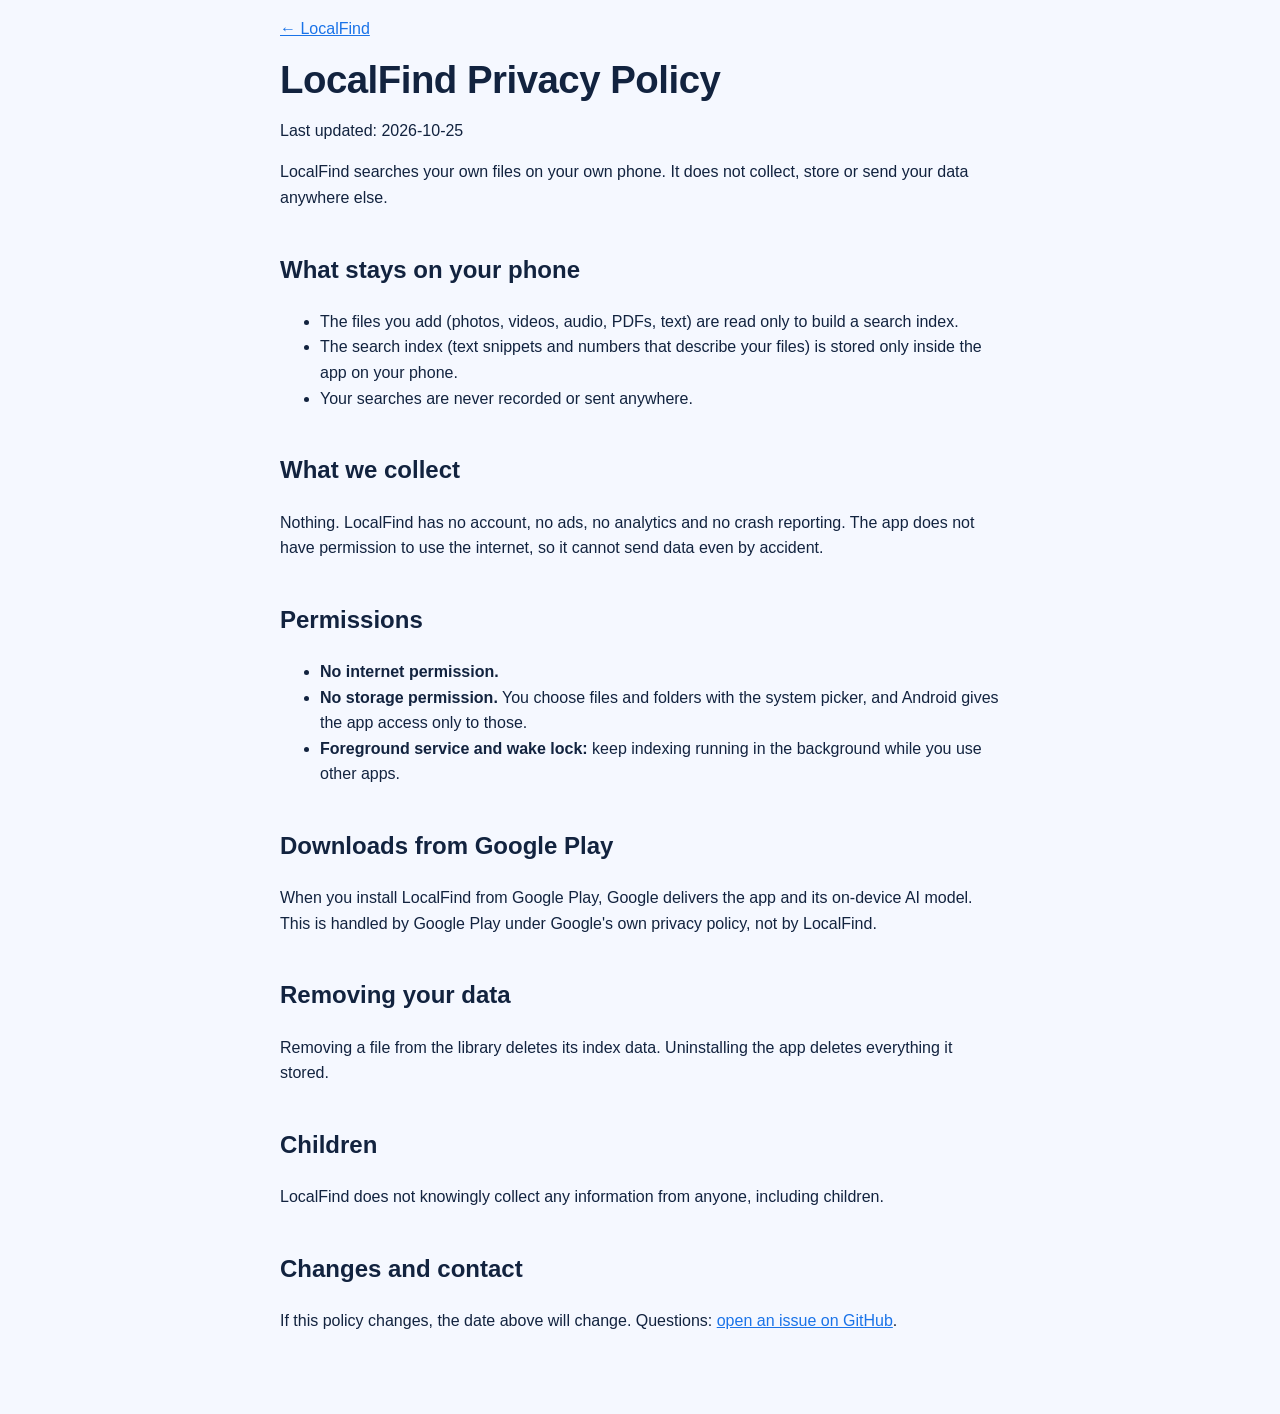
==== docs/privacy.html @ 948bf4eb "feat: update README and TODO for open source release; add privacy policy and index HTML for GitHub P" ====
<!doctype html>
<html lang="en">
<head>
  <meta charset="utf-8">
  <meta name="viewport" content="width=device-width, initial-scale=1">
  <title>LocalFind Privacy Policy</title>
  <meta name="description" content="LocalFind collects nothing and sends nothing. Everything stays on your phone.">
  <link rel="icon" href="art/play-store-icon-512.png">
  <link rel="stylesheet" href="style.css">
</head>
<body>
  <main>
    <p><a href="./">&larr; LocalFind</a></p>
    <h1>LocalFind Privacy Policy</h1>
    <p>Last updated: 2026-10-25</p>

    <p>LocalFind searches your own files on your own phone. It does not collect, store or send your data anywhere else.</p>

    <h2>What stays on your phone</h2>
    <ul>
      <li>The files you add (photos, videos, audio, PDFs, text) are read only to build a search index.</li>
      <li>The search index (text snippets and numbers that describe your files) is stored only inside the app on your phone.</li>
      <li>Your searches are never recorded or sent anywhere.</li>
    </ul>

    <h2>What we collect</h2>
    <p>Nothing. LocalFind has no account, no ads, no analytics and no crash reporting. The app does not have permission to use the internet, so it cannot send data even by accident.</p>

    <h2>Permissions</h2>
    <ul>
      <li><strong>No internet permission.</strong></li>
      <li><strong>No storage permission.</strong> You choose files and folders with the system picker, and Android gives the app access only to those.</li>
      <li><strong>Foreground service and wake lock:</strong> keep indexing running in the background while you use other apps.</li>
    </ul>

    <h2>Downloads from Google Play</h2>
    <p>When you install LocalFind from Google Play, Google delivers the app and its on-device AI model. This is handled by Google Play under Google's own privacy policy, not by LocalFind.</p>

    <h2>Removing your data</h2>
    <p>Removing a file from the library deletes its index data. Uninstalling the app deletes everything it stored.</p>

    <h2>Children</h2>
    <p>LocalFind does not knowingly collect any information from anyone, including children.</p>

    <h2>Changes and contact</h2>
    <p>If this policy changes, the date above will change. Questions: <a href="https://github.com/bjdavey/localfind/issues">open an issue on GitHub</a>.</p>
  </main>
</body>
</html>
---- docs/style.css ----
/* Shared styles for the GitHub Pages site (index.html, privacy.html). No JavaScript, no external requests. */
:root { --bg: #f5f8ff; --text: #12233f; --muted: #3b4a63; --blue: #1a73e8; --card: #ffffff; }
@media (prefers-color-scheme: dark) {
  :root { --bg: #0e1626; --text: #e8eefc; --muted: #a9b6d0; --blue: #7ab0ff; --card: #17233a; }
}
* { box-sizing: border-box; }
body { margin: 0; background: var(--bg); color: var(--text); line-height: 1.6;
       font-family: "Segoe UI", Roboto, Arial, sans-serif; }
main { max-width: 760px; margin: 0 auto; padding: 0 20px 64px; }
a { color: var(--blue); }
header.hero { text-align: center; padding: 56px 20px 24px; }
header.hero img.icon { width: 96px; height: 96px; border-radius: 22px; }
h1 { font-size: 2.4rem; line-height: 1.15; margin: 12px 0; letter-spacing: -0.5px; }
h2 { margin-top: 40px; }
.tagline { font-size: 1.3rem; color: var(--muted); margin: 0 auto 20px; max-width: 560px; }
.badge { display: inline-block; padding: 6px 16px; border-radius: 999px; background: #1a73e8;
         color: #fff; font-weight: 600; }
.shots { display: flex; gap: 16px; overflow-x: auto; padding: 8px 0 16px; }
.shots img { height: 460px; width: auto; border-radius: 16px; flex: none; }
ul.features { padding-left: 20px; }
ul.features li { margin: 8px 0; }
.card { background: var(--card); border-radius: 16px; padding: 4px 24px 12px; }
footer { text-align: center; color: var(--muted); font-size: .9rem; padding: 24px 20px 48px; }
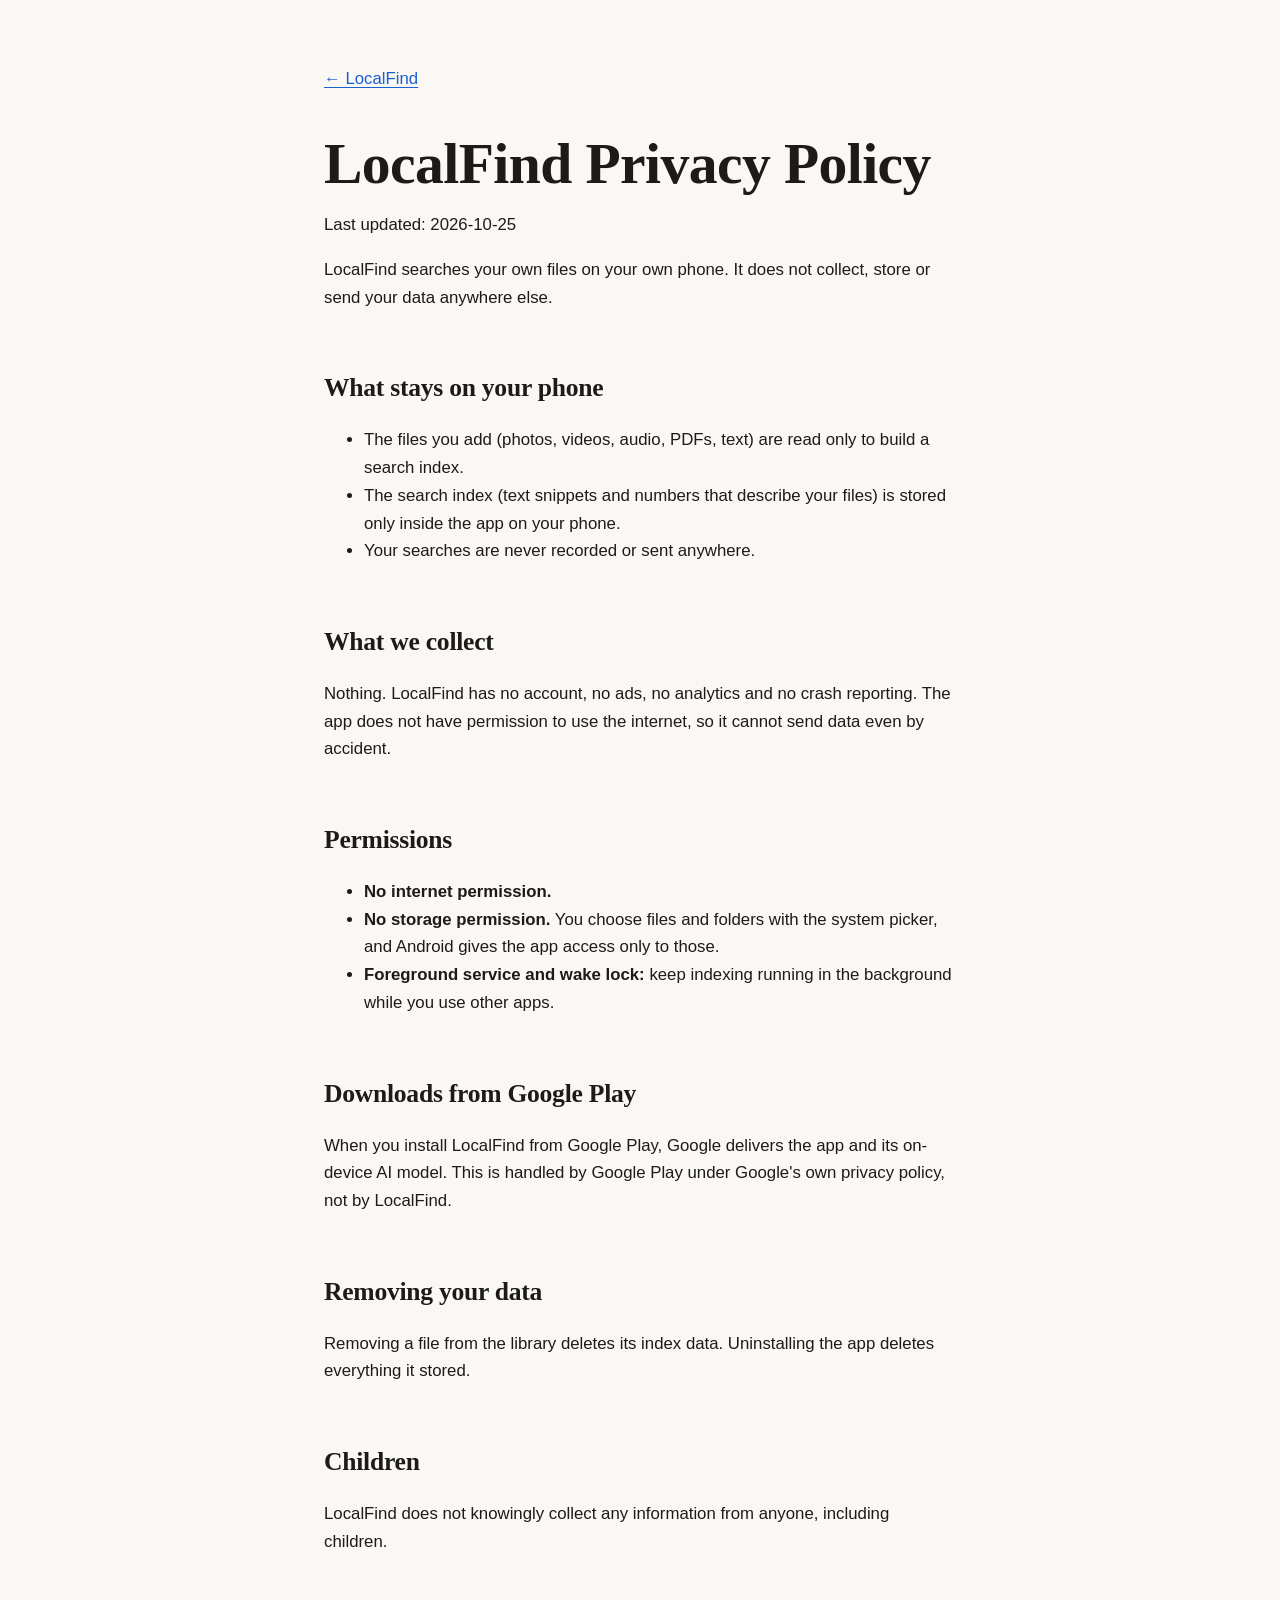
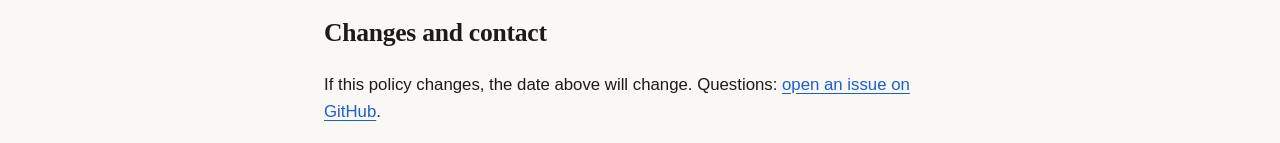
==== commit fb440fb0: "feat: update TODO and landing page" ====
--- a/docs/privacy.html
+++ b/docs/privacy.html
@@ -9,7 +9,7 @@
   <link rel="stylesheet" href="style.css">
 </head>
 <body>
-  <main>
+  <main class="text">
     <p><a href="./">&larr; LocalFind</a></p>
     <h1>LocalFind Privacy Policy</h1>
     <p>Last updated: 2026-10-25</p>
--- a/docs/style.css
+++ b/docs/style.css
@@ -1,23 +1,53 @@
-/* Shared styles for the GitHub Pages site (index.html, privacy.html). No JavaScript, no external requests. */
-:root { --bg: #f5f8ff; --text: #12233f; --muted: #3b4a63; --blue: #1a73e8; --card: #ffffff; }
+/* Shared styles for the GitHub Pages site (index.html, privacy.html).
+   Deliberately plain: warm paper background, ink text, one accent colour, hairline rules.
+   No JavaScript, no external requests, no web fonts. */
+:root { --bg: #faf8f4; --text: #1c1b19; --muted: #5d5b55; --accent: #1a5fd0; --rule: #d9d5cb; }
 @media (prefers-color-scheme: dark) {
-  :root { --bg: #0e1626; --text: #e8eefc; --muted: #a9b6d0; --blue: #7ab0ff; --card: #17233a; }
+  :root { --bg: #161513; --text: #ece9e1; --muted: #a29f95; --accent: #7fa8f0; --rule: #36342f; }
 }
 * { box-sizing: border-box; }
-body { margin: 0; background: var(--bg); color: var(--text); line-height: 1.6;
-       font-family: "Segoe UI", Roboto, Arial, sans-serif; }
-main { max-width: 760px; margin: 0 auto; padding: 0 20px 64px; }
-a { color: var(--blue); }
-header.hero { text-align: center; padding: 56px 20px 24px; }
-header.hero img.icon { width: 96px; height: 96px; border-radius: 22px; }
-h1 { font-size: 2.4rem; line-height: 1.15; margin: 12px 0; letter-spacing: -0.5px; }
-h2 { margin-top: 40px; }
-.tagline { font-size: 1.3rem; color: var(--muted); margin: 0 auto 20px; max-width: 560px; }
-.badge { display: inline-block; padding: 6px 16px; border-radius: 999px; background: #1a73e8;
-         color: #fff; font-weight: 600; }
-.shots { display: flex; gap: 16px; overflow-x: auto; padding: 8px 0 16px; }
-.shots img { height: 460px; width: auto; border-radius: 16px; flex: none; }
-ul.features { padding-left: 20px; }
-ul.features li { margin: 8px 0; }
-.card { background: var(--card); border-radius: 16px; padding: 4px 24px 12px; }
-footer { text-align: center; color: var(--muted); font-size: .9rem; padding: 24px 20px 48px; }
+body { margin: 0; background: var(--bg); color: var(--text); line-height: 1.65; font-size: 1.05rem;
+       font-family: -apple-system, "Segoe UI", Roboto, Helvetica, Arial, sans-serif; }
+main, header.hero { max-width: 880px; margin: 0 auto; padding: 0 24px; }
+a { color: var(--accent); text-underline-offset: 3px; }
+h1, h2, h3 { font-family: Georgia, "Times New Roman", serif; font-weight: 600; letter-spacing: -0.01em; }
+
+/* Hero: left-aligned, text first. */
+header.hero { padding-top: 64px; padding-bottom: 8px; }
+.brand { display: flex; align-items: center; gap: 12px; font-weight: 600; }
+.brand img { width: 40px; height: 40px; border-radius: 9px; }
+h1 { font-size: clamp(2.2rem, 6.5vw, 3.6rem); line-height: 1.08; margin: 40px 0 16px; max-width: 14em; }
+.tagline { font-size: 1.25rem; color: var(--muted); margin: 0 0 24px; max-width: 34em; }
+.status { color: var(--muted); font-size: .95rem; margin: 0 0 24px; }
+.buttons { display: flex; gap: 12px; flex-wrap: wrap; align-items: center; }
+.btn { display: inline-block; padding: 10px 20px; border-radius: 6px; font-weight: 600; text-decoration: none;
+       border: 1px solid var(--text); color: var(--text); }
+.btn.primary { background: var(--text); color: var(--bg); }
+
+/* Screenshots: a row that fits the page, wrapping to two columns on narrow screens. No scrolling. */
+.shots { display: grid; grid-template-columns: repeat(auto-fit, minmax(180px, 1fr)); gap: 16px; padding: 40px 0 8px; }
+.shots img { width: 100%; height: auto; border-radius: 10px; border: 1px solid var(--rule); display: block; }
+
+h2 { font-size: 1.6rem; margin: 56px 0 12px; }
+.lead { color: var(--muted); max-width: 40em; margin-top: 0; }
+
+/* Features: a ruled list, not cards. */
+.grid { display: grid; grid-template-columns: repeat(auto-fit, minmax(300px, 1fr)); column-gap: 40px; margin-top: 24px; }
+.card { display: grid; grid-template-columns: 28px 1fr; align-content: start; column-gap: 14px; padding: 18px 0; border-top: 1px solid var(--rule); }
+.card svg.ic { grid-row: 1 / 3; width: 24px; height: 24px; margin-top: 3px; color: var(--accent); }
+.card h3 { margin: 0 0 2px; font-size: 1.1rem; }
+.card p { margin: 0; color: var(--muted); }
+
+.band { border-left: 3px solid var(--accent); padding-left: 20px; margin-top: 56px; }
+.band h2 { margin-top: 0; }
+.band h2 svg.ic { color: var(--accent); }
+
+footer { max-width: 880px; margin: 64px auto 0; padding: 20px 24px 48px; border-top: 1px solid var(--rule);
+         color: var(--muted); font-size: .9rem; }
+
+/* Inline SVG icons (Material Symbols, Apache 2.0; GitHub mark). They inherit the text colour. */
+svg.ic { width: 1.1em; height: 1.1em; fill: currentColor; vertical-align: -0.15em; }
+.btn svg.ic { margin-right: 6px; }
+
+/* Privacy page: just a readable column. */
+main.text { max-width: 680px; padding-top: 48px; }
